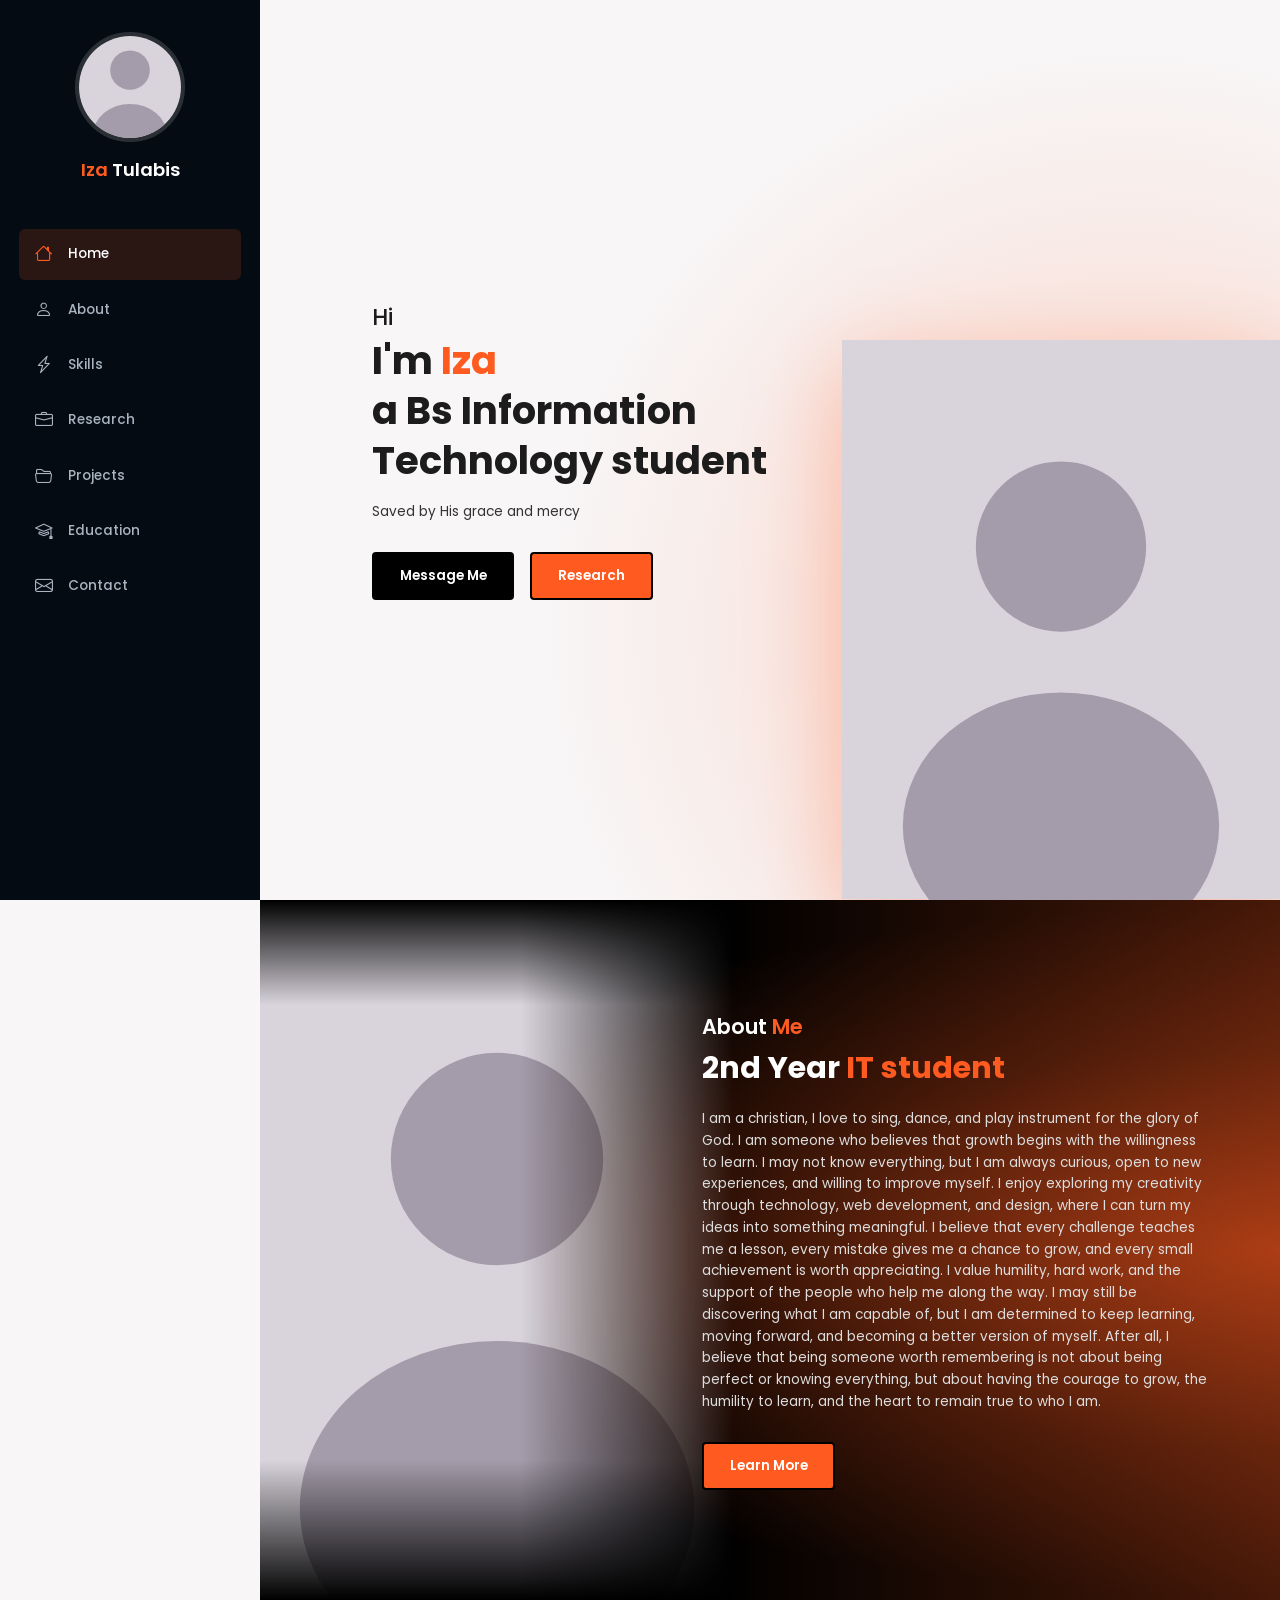
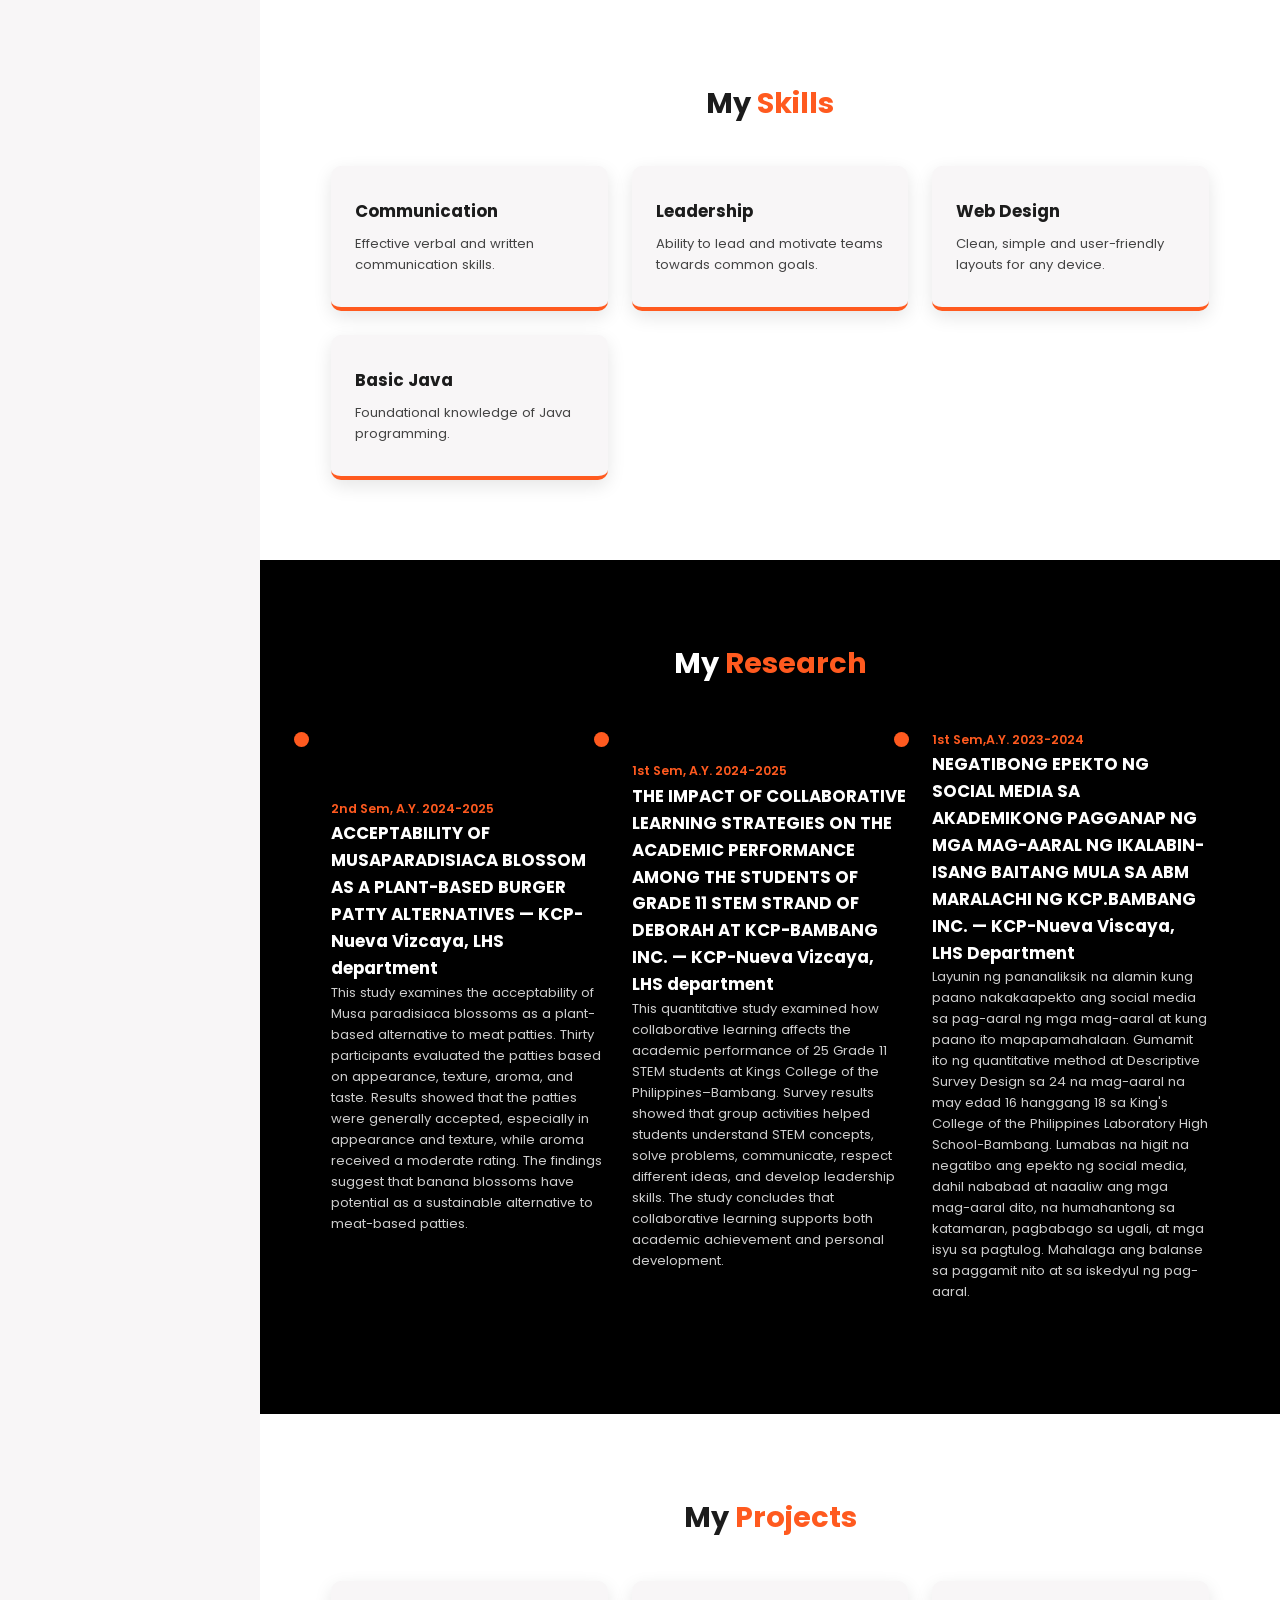
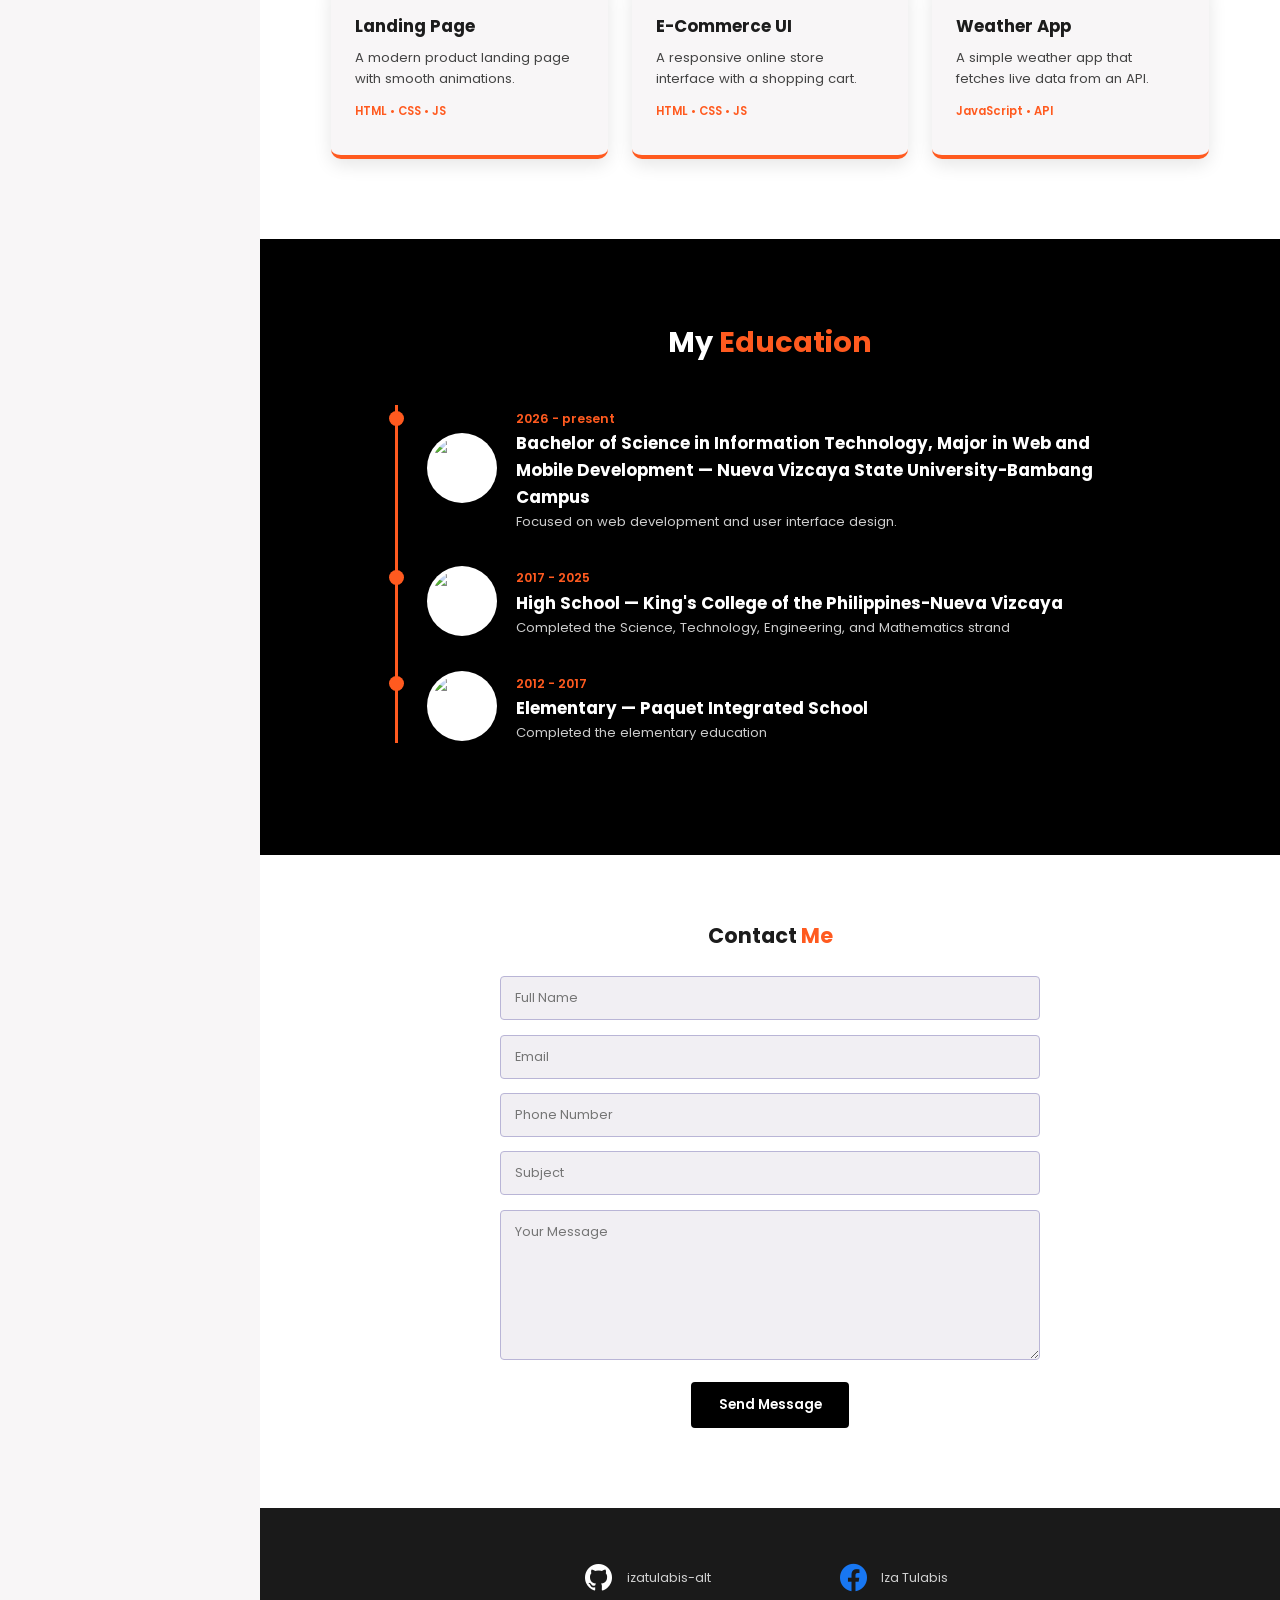
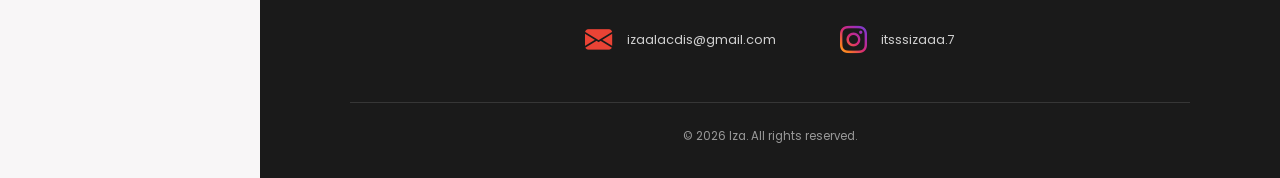
==== index.html @ dda02063 "Add files via upload" ====
<!DOCTYPE html>
<html lang="en">
<head>
  <meta charset="UTF-8" />
  <meta name="viewport" content="width=device-width, initial-scale=1.0" />
  <title>Personal Portfolio</title>
  <link rel="stylesheet" href="https://cdn.jsdelivr.net/npm/bootstrap-icons@1.11.3/font/bootstrap-icons.min.css" />
  <link rel="preconnect" href="https://fonts.googleapis.com" />
  <link rel="preconnect" href="https://fonts.gstatic.com" crossorigin />
  <link href="https://fonts.googleapis.com/css2?family=Poppins:wght@400;500;600;700&display=swap" rel="stylesheet" />
  <link rel="stylesheet" href="style.css" />
</head>
<body>

  <!-- NAVBAR -->
  <button class="menu-btn" id="menuBtn" aria-label="Toggle menu" aria-expanded="false">
  <span></span><span></span><span></span>
</button>

<aside class="sidebar" id="navbar">
  <div class="sidebar-profile">
    <img id="sidebarImg" alt="Profile photo" />
    <h2 id="logo"></h2>
  </div>
  <ul class="nav-links" id="navLinks"></ul>
</aside>

  <main>
    <!-- HERO -->
    <section class="hero" id="home">
      <div class="hero-text">
        <h3 id="heroGreeting"></h3>
        <h1 id="heroTitle"></h1>
        <p id="heroText"></p>
        <div class="btn-group" id="heroButtons"></div>
      </div>
      <div class="hero-img">
        <img id="heroImg" alt="Profile photo" />
      </div>
    </section>

    <!-- ABOUT -->
    <section class="about" id="about">
      <div class="about-img">
        <img id="aboutImg" alt="About me photo" />
      </div>
      <div class="about-text">
        <h2 id="aboutTitle"></h2>
        <h3 id="aboutSubtitle"></h3>
        <p id="aboutText"></p>
        <a href="#contact" class="btn btn-orange" id="aboutBtn"></a>
      </div>
    </section>

    <!-- SKILLS -->
    <section class="section light" id="skills">
      <h2 class="section-title">My <span class="accent">Skills</span></h2>
      <div class="cards" id="skillsList"></div>
    </section>

    <!-- RESEARCH -->
    <section class="section dark" id="research">
      <h2 class="section-title">My <span class="accent">Research</span></h2>
      <div class="cards" id="researchList"></div>
    </section>

    <!-- PROJECTS -->
    <section class="section light" id="projects">
      <h2 class="section-title">My <span class="accent">Projects</span></h2>
      <div class="cards" id="projectsList"></div>
    </section>

    <!-- EDUCATION -->
    <section class="section dark" id="education">
      <h2 class="section-title">My <span class="accent">Education</span></h2>
      <div class="timeline" id="educationList"></div>
    </section>

    <!-- CONTACT -->
    <section class="contact" id="contact">
      <h2 class="section-title">Contact <span class="accent">Me</span></h2>
      <form class="contact-form" id="contactForm" novalidate>
        <div id="formFields"></div>
        <button type="submit" class="btn btn-black" id="formBtn"></button>
        <p class="form-msg" id="formMsg" role="status"></p>
      </form>
    </section>
  </main>

  <!-- FOOTER -->
  <footer class="footer">
  <div class="footer-grid" id="footerSocials"></div>
  <hr class="footer-line" />
  <p class="copyright" id="copyright"></p>
</footer>

  <script src="script.js"></script>
</body>
</html>
---- style.css ----
/* ===== RESET & VARIABLES ===== */
*,
*::before,
*::after {
  margin: 0;
  padding: 0;
  box-sizing: border-box;
}

:root {
  --orange: #ff5a1f;
  --orange-dark: #e64a12;
  --dark: #2b2b2b;
  --black: #000;
  --light: #f8f6f7;
  --white: #fff;
  --text: #1c1c1c;
  --field-border: #b9b5d6;
  --header-h: 70px;
}

html {
  scroll-behavior: smooth;
  scroll-padding-top: var(--header-h);
}

body {
  font-family: "Poppins", sans-serif;
  background: var(--light);
  color: var(--text);
  line-height: 1.6;
  overflow-x: hidden;
}

img {
  max-width: 100%;
  display: block;
}

ul {
  list-style: none;
}

a {
  text-decoration: none;
  color: inherit;
}

.accent {
  color: var(--orange);
}

/* ===== BUTTONS ===== */
.btn {
  display: inline-block;
  padding: 0.7rem 1.6rem;
  font-family: inherit;
  font-size: 0.85rem;
  font-weight: 600;
  border-radius: 4px;
  border: 2px solid transparent;
  cursor: pointer;
  transition: 0.3s ease;
}

.btn-black {
  background: var(--black);
  color: var(--white);
  border-color: var(--black);
}

.btn-black:hover {
  background: var(--white);
  color: var(--black);
}

.btn-orange {
  background: var(--orange);
  color: var(--white);
  border-color: var(--black);
}

.btn-orange:hover {
  background: var(--orange-dark);
  transform: translateY(-2px);
}

.btn-white {
  background: var(--white);
  color: var(--black);
}

.btn-white:hover {
  background: var(--orange);
  color: var(--white);
}

.btn-group {
  display: flex;
  gap: 1rem;
  flex-wrap: wrap;
}

/* ===== HEADER ===== */
.header {
  position: sticky;
  top: 0;
  z-index: 100;
  height: var(--header-h);
  display: flex;
  align-items: center;
  justify-content: space-between;
  padding: 0 7%;
  background: var(--dark);
  color: var(--white);
}

.logo {
  font-size: 1.4rem;
  font-weight: 700;
  color: var(--white);
}

.navbar {
  display: flex;
  align-items: center;
  flex: 1;
  justify-content: space-between;
  margin-left: 3rem;
}

.nav-links {
  display: flex;
  gap: 2rem;
  margin: 0 auto;
}

.nav-links a {
  position: relative;
  font-size: 0.85rem;
  font-weight: 600;
  padding-bottom: 2px;
  transition: color 0.3s;
}

.nav-links a::after {
  content: "";
  position: absolute;
  left: 0;
  bottom: -2px;
  width: 0;
  height: 2px;
  background: var(--orange);
  transition: width 0.3s;
}

.nav-links a:hover,
.nav-links a.active {
  color: var(--orange);
}

.nav-links a:hover::after,
.nav-links a.active::after {
  width: 100%;
}

.menu-btn {
  display: none;
  flex-direction: column;
  gap: 5px;
  background: none;
  border: none;
  cursor: pointer;
  padding: 6px;
}

.menu-btn span {
  width: 26px;
  height: 3px;
  background: var(--white);
  border-radius: 2px;
  transition: 0.3s;
}

.menu-btn.open span:nth-child(1) {
  transform: translateY(8px) rotate(45deg);
}

.menu-btn.open span:nth-child(2) {
  opacity: 0;
}

.menu-btn.open span:nth-child(3) {
  transform: translateY(-8px) rotate(-45deg);
}

/* ===== HERO ===== */
.hero {
  display: flex;
  align-items: center;
  justify-content: space-between;
  gap: 3rem;
  min-height: calc(100vh - var(--header-h));
  padding: 4rem 7%;
  background: var(--light);
}

.hero-text {
  flex: 1;
  max-width: 560px;
}

.hero-text h3 {
  font-size: 1.4rem;
  font-weight: 500;
}

.hero-text h1 {
  font-size: 2.4rem;
  font-weight: 700;
  line-height: 1.3;
  margin-bottom: 1rem;
}

.hero-text h1 .accent {
  display: inline;
}

.hero-text p {
  font-size: 0.85rem;
  color: #333;
  margin-bottom: 1.8rem;
  max-width: 520px;
}

.hero-img {
  flex: 1;
  display: flex;
  justify-content: center;
}

.hero-img img {
  width: 360px;
  height: 460px;
  object-fit: cover;
  border-radius: 50%;
  box-shadow: 0 15px 40px rgba(0, 0, 0, 0.25);
}

/* ===== ABOUT ===== */
.about {
  display: flex;
  align-items: center;
  justify-content: center;
  gap: 4rem;
  padding: 5rem 7%;
  background: var(--black);
  color: var(--white);
}

.about-img img {
  width: 300px;
  height: 380px;
  object-fit: cover;
  border-radius: 50%;
  border: 4px solid var(--orange);
  box-shadow: 0 0 30px rgba(255, 90, 31, 0.6);
}

.about-text {
  max-width: 520px;
}

.about-text h2 {
  font-size: 1.3rem;
  font-weight: 600;
}

.about-text h3 {
  font-size: 1.9rem;
  font-weight: 700;
  margin-bottom: 1rem;
}

.about-text p {
  font-size: 0.85rem;
  color: #ddd;
  margin-bottom: 1.8rem;
}

/* ===== GENERIC SECTIONS ===== */
.section {
  padding: 5rem 7%;
}

.section.light {
  background: var(--white);
}

.section.dark {
  background: var(--black);
  color: var(--white);
}

.section-title {
  text-align: center;
  font-size: 1.8rem;
  font-weight: 700;
  margin-bottom: 2.5rem;
}

.cards {
  display: grid;
  grid-template-columns: repeat(auto-fit, minmax(240px, 1fr));
  gap: 1.5rem;
  max-width: 1100px;
  margin: 0 auto;
}

.card {
  background: var(--light);
  padding: 2rem 1.5rem;
  border-radius: 10px;
  border-bottom: 4px solid var(--orange);
  box-shadow: 0 6px 18px rgba(0, 0, 0, 0.1);
  transition: transform 0.3s, box-shadow 0.3s;
}

.card:hover {
  transform: translateY(-6px);
  box-shadow: 0 12px 28px rgba(255, 90, 31, 0.3);
}

.card h4 {
  font-size: 1.05rem;
  margin-bottom: 0.5rem;
}

.card p {
  font-size: 0.82rem;
  color: #444;
}

.card .tag {
  display: inline-block;
  margin-top: 0.8rem;
  font-size: 0.72rem;
  font-weight: 600;
  color: var(--orange);
}

.timeline {
  max-width: 750px;
  margin: 0 auto;
  border-left: 3px solid var(--orange);
  padding-left: 1.8rem;
}

.timeline-item {
  position: relative;
  margin-bottom: 2rem;
}

.timeline-item::before {
  content: "";
  position: absolute;
  left: calc(-1.8rem - 9px);
  top: 6px;
  width: 15px;
  height: 15px;
  background: var(--orange);
  border-radius: 50%;
}

.timeline-item span {
  font-size: 0.78rem;
  color: var(--orange);
  font-weight: 600;
}

.timeline-item h4 {
  font-size: 1.05rem;
}

.timeline-item p {
  font-size: 0.82rem;
  color: #ccc;
}

/* ===== CONTACT ===== */
.contact {
  padding: 4rem 7%;
  background: var(--white);
}

.contact .section-title {
  font-size: 1.3rem;
  margin-bottom: 1.5rem;
}

.contact-form {
  max-width: 540px;
  margin: 0 auto;
  text-align: center;
}

.field {
  margin-bottom: 0.9rem;
  text-align: left;
}

.field input,
.field textarea {
  width: 100%;
  padding: 0.75rem 0.9rem;
  font-family: inherit;
  font-size: 0.8rem;
  background: #f1eff3;
  border: 1.5px solid var(--field-border);
  border-radius: 4px;
  outline: none;
  transition: border-color 0.3s, box-shadow 0.3s;
}

.field textarea {
  height: 150px;
  resize: vertical;
}

.field input:focus,
.field textarea:focus {
  border-color: var(--orange);
  box-shadow: 0 0 0 3px rgba(255, 90, 31, 0.2);
}

.field.error input,
.field.error textarea {
  border-color: #d93025;
}

.field small {
  display: none;
  color: #d93025;
  font-size: 0.72rem;
  margin-top: 2px;
}

.field.error small {
  display: block;
}

.form-msg {
  margin-top: 1rem;
  font-size: 0.85rem;
  font-weight: 600;
  color: #1a8f3c;
}

/* ===== FOOTER (final) ===== */
.footer {
  background: #1a1a1a;
  color: #fff;
  text-align: center;
  padding: 3rem 7% 2rem;
}

.footer-grid {
  display: grid;
  grid-template-rows: repeat(2, auto);
  grid-auto-flow: column;
  grid-auto-columns: max-content;
  justify-content: center;
  gap: 1.2rem 4rem;
  text-align: left;
}

.footer-social {
  display: flex;
  align-items: center;
  gap: 0.9rem;
  background: none;
  font-size: 0.8rem;
  color: #cfcfcf;
  transition: color 0.3s;
}

.footer-social i {
  font-size: 1.7rem;
  flex-shrink: 0;
}

.footer-social.fi-facebook i { color: #1877f2; }
.footer-social.fi-github i   { color: #fff; }
.footer-social.fi-twitter i  { color: #fff; }
.footer-social.fi-email i    { color: #ea4335; }

.footer-social.fi-instagram i {
  background: linear-gradient(45deg, #feda75, #fa7e1e, #d62976, #962fbf, #4f5bd5);
  -webkit-background-clip: text;
  background-clip: text;
  color: transparent;
}

.footer-social:hover {
  color: #fff;
}

.footer-social:hover .footer-text {
  text-decoration: underline;
}

.footer-line {
  max-width: 900px;
  margin: 2.5rem auto 1.5rem;
  border: 0;
  border-top: 1px solid rgba(255, 255, 255, 0.12);
}

.footer .copyright {
  font-size: 0.72rem;
  color: #999;
}

@media (max-width: 640px) {
  .footer-grid {
    grid-template-rows: none;
    grid-auto-flow: row;
    grid-auto-columns: auto;
    justify-content: start;
    gap: 1rem;
    max-width: 320px;
    margin: 0 auto;
  }
}

/* ===== RESPONSIVE ===== */
@media (max-width: 992px) {
  .hero-text h1 {
    font-size: 2rem;
  }

  .hero-img img {
    width: 300px;
    height: 390px;
  }

  .about {
    gap: 2rem;
  }

  .about-img img {
    width: 250px;
    height: 320px;
  }
}

@media (max-width: 860px) {
  .menu-btn {
    display: flex;
  }

  .navbar {
    position: absolute;
    top: var(--header-h);
    left: 0;
    width: 100%;
    flex-direction: column;
    align-items: flex-start;
    gap: 1.2rem;
    margin: 0;
    padding: 1.5rem 7%;
    background: var(--dark);
    border-top: 1px solid #444;
    transform: translateY(-120%);
    opacity: 0;
    visibility: hidden;
    transition: 0.35s ease;
    z-index: -1;
  }

  .navbar.open {
    transform: translateY(0);
    opacity: 1;
    visibility: visible;
  }

  .nav-links {
    flex-direction: column;
    gap: 1rem;
    margin: 0;
  }

  .hero {
    flex-direction: column-reverse;
    text-align: center;
    min-height: auto;
    padding: 3rem 7%;
  }

  .hero-text p {
    margin-left: auto;
    margin-right: auto;
  }

  .btn-group {
    justify-content: center;
  }

  .about {
    flex-direction: column;
    text-align: center;
    padding: 3.5rem 7%;
  }
}

@media (max-width: 480px) {
  .hero-text h3 {
    font-size: 1.1rem;
  }

  .hero-text h1 {
    font-size: 1.6rem;
  }

  .hero-img img {
    width: 240px;
    height: 310px;
  }

  .about-img img {
    width: 210px;
    height: 270px;
  }

  .about-text h3 {
    font-size: 1.5rem;
  }

  .section,
  .contact {
    padding: 3rem 6%;
  }
}

.timeline-item {
  display: flex;
  align-items: center;
  gap: 1.2rem;
}

.timeline-logo {
  width: 70px;
  height: 70px;
  flex-shrink: 0;
  object-fit: contain;
  background: #fff;
  border-radius: 50%;
  padding: 4px;
}

@media (max-width: 480px) {
  .timeline-item {
    flex-direction: column;
    align-items: flex-start;
  }
}

/* ===== ABOUT: photo left, blended into black + orange gradient right ===== */
.about {
  position: relative;
  overflow: hidden;
  justify-content: flex-start;
  gap: 0;
  min-height: 700px;
  padding: 0 7% 0 0;
  background:
    radial-gradient(ellipse at 100% 50%, rgba(255, 90, 31, 0.55) 0%, rgba(255, 90, 31, 0.18) 40%, transparent 70%),
    linear-gradient(to left, rgba(255, 90, 31, 0.28), transparent 55%),
    #000;
}

.about-img {
  flex: 0 0 50%;
  line-height: 0;
}

.about-img::before {
  display: none;
}

.about-img img {
  width: 100%;
  height: 700px;
  object-fit: cover;
  object-position: top center;
  border: none;
  border-radius: 0;
  box-shadow: none;
  -webkit-mask-image:
    linear-gradient(to right, #000 55%, transparent 100%),
    linear-gradient(to bottom, transparent 0%, #000 15%, #000 80%, transparent 100%);
  -webkit-mask-composite: source-in;
  mask-image:
    linear-gradient(to right, #000 55%, transparent 100%),
    linear-gradient(to bottom, transparent 0%, #000 15%, #000 80%, transparent 100%);
  mask-composite: intersect;
}

.about-text {
  position: relative;
  z-index: 1;
  flex: 1;
  max-width: 520px;
  margin-left: -2rem;
}

@media (max-width: 860px) {
  .about {
    flex-direction: column;
    text-align: center;
    min-height: 0;
    padding: 0 7% 3.5rem;
    background:
      radial-gradient(ellipse at 50% 100%, rgba(255, 90, 31, 0.55) 0%, transparent 70%),
      #000;
  }

  .about-img {
    flex: 0 0 auto;
    width: 100%;
  }

  .about-img img {
    height: 420px;
    -webkit-mask-image: linear-gradient(to bottom, #000 60%, transparent 100%);
    -webkit-mask-composite: source-over;
    mask-image: linear-gradient(to bottom, #000 60%, transparent 100%);
    mask-composite: add;
  }

  .about-text {
    margin-left: 0;
    margin-top: -2.5rem;
    max-width: 100%;
  }
}

/* ===== HERO: text left, person right, vertical socials ===== */
.hero {
  position: relative;
  overflow: hidden;
  align-items: flex-end;
  gap: 2rem;
  padding: 0 0 0 11%;
  min-height: calc(100vh - var(--header-h));
  background:
    radial-gradient(circle at 78% 65%, rgba(255, 90, 31, 0.18), transparent 55%),
    var(--light);
}

.hero-text {
  align-self: center;
  padding: 3rem 0;
}

.hero-socials {
  position: absolute;
  left: 4%;
  top: 50%;
  transform: translateY(-50%);
  display: flex;
  flex-direction: column;
  gap: 0.9rem;
}

.hero-socials a {
  width: 34px;
  height: 34px;
  display: grid;
  place-items: center;
  font-size: 0.7rem;
  font-weight: 700;
  color: var(--orange);
  border: 2px solid var(--orange);
  border-radius: 50%;
  transition: 0.3s;
}

.hero-socials a:hover {
  background: var(--orange);
  color: #fff;
}

.hero-img {
  margin-left: auto;
  align-self: flex-end;
  display: flex;
  justify-content: flex-end;
  line-height: 0;
}

.hero-img img {
  display: block;
  width: auto;
  height: calc(100vh - var(--header-h) - 40px);
  object-fit: contain;
  object-position: bottom right;
  border-radius: 0;
  box-shadow: none;
}

@media (max-width: 860px) {
  .hero {
    flex-direction: column;
    align-items: center;
    text-align: center;
    min-height: 0;
    padding: 2.5rem 7% 0;
    gap: 1.5rem;
  }

  .hero-text { align-self: auto; padding: 0; order: 1; }
  .hero-text p { margin-left: auto; margin-right: auto; }
  .btn-group { justify-content: center; }

  .hero-socials {
    position: static;
    transform: none;
    flex-direction: row;
    order: 2;
  }

  .hero-img { order: 3; justify-content: center; }
  .hero-img img { width: min(340px, 90vw); height: 700px; }
}



@media (max-width: 860px) {
  .hero {
    padding: 2.5rem 7% 0;
    min-height: 0;
  }

  .hero-img {
    margin-left: 0;
  }

  .hero-img img {
    width: min(340px, 90vw);
    height: auto;
    max-width: 100%;
  }
}

.hero-img img {
  filter: drop-shadow(0 25px 45px rgba(255, 90, 31, 0.35));
}

.hero {
  background:
    radial-gradient(circle at 85% 70%, rgba(255, 90, 31, 0.22), transparent 55%),
    var(--light);
}

/* ===== SIDEBAR MENU ===== */
:root {
  --header-h: 0px;
  --sidebar-w: 260px;
}

html {
  scroll-padding-top: 0;
}

main,
.footer {
  margin-left: var(--sidebar-w);
}

.sidebar {
  position: fixed;
  top: 0;
  left: 0;
  z-index: 200;
  width: var(--sidebar-w);
  height: 100vh;
  overflow-y: auto;
  display: flex;
  flex-direction: column;
  align-items: center;
  padding: 2rem 1.2rem;
  background: #050b12;
  color: #fff;
  transition: transform 0.35s ease;
}

.sidebar-profile {
  text-align: center;
  margin-bottom: 2rem;
}

.sidebar-profile img {
  width: 110px;
  height: 110px;
  margin: 0 auto 0.8rem;
  border-radius: 50%;
  object-fit: cover;
  border: 4px solid rgba(255, 255, 255, 0.15);
}

.sidebar-profile h2 {
  font-size: 1.15rem;
  font-weight: 600;
  margin-bottom: 0.8rem;
}

.sidebar-socials {
  display: flex;
  justify-content: center;
  gap: 0.5rem;
}

.sidebar-socials a {
  width: 32px;
  height: 32px;
  display: grid;
  place-items: center;
  border-radius: 50%;
  background: #1c2530;
  font-size: 0.7rem;
  font-weight: 600;
  color: #fff;
  transition: 0.3s;
}

.sidebar-socials a:hover {
  background: var(--orange);
}

.sidebar .nav-links {
  width: 100%;
  flex-direction: column;
  gap: 0.3rem;
  margin: 0;
}

.sidebar .nav-links a {
  display: flex;
  align-items: center;
  gap: 0.9rem;
  padding: 0.7rem 1rem;
  border-radius: 6px;
  font-size: 0.85rem;
  font-weight: 500;
  color: #a9b4c0;
}

.sidebar .nav-links a i {
  font-size: 1.1rem;
}

.sidebar .nav-links a::after {
  display: none;
}

.sidebar .nav-links a:hover,
.sidebar .nav-links a.active {
  color: #fff;
  background: rgba(255, 90, 31, 0.15);
}

.sidebar .nav-links a:hover i,
.sidebar .nav-links a.active i {
  color: var(--orange);
}

.menu-btn {
  position: fixed;
  top: 14px;
  left: 14px;
  z-index: 300;
  padding: 10px;
  border-radius: 8px;
  background: #050b12;
}

@media (max-width: 860px) {
  main,
  .footer {
    margin-left: 0;
  }

  .sidebar {
    transform: translateX(-100%);
  }

  .sidebar.open {
    transform: translateX(0);
  }
}

.sidebar-socials {
  display: none;
}
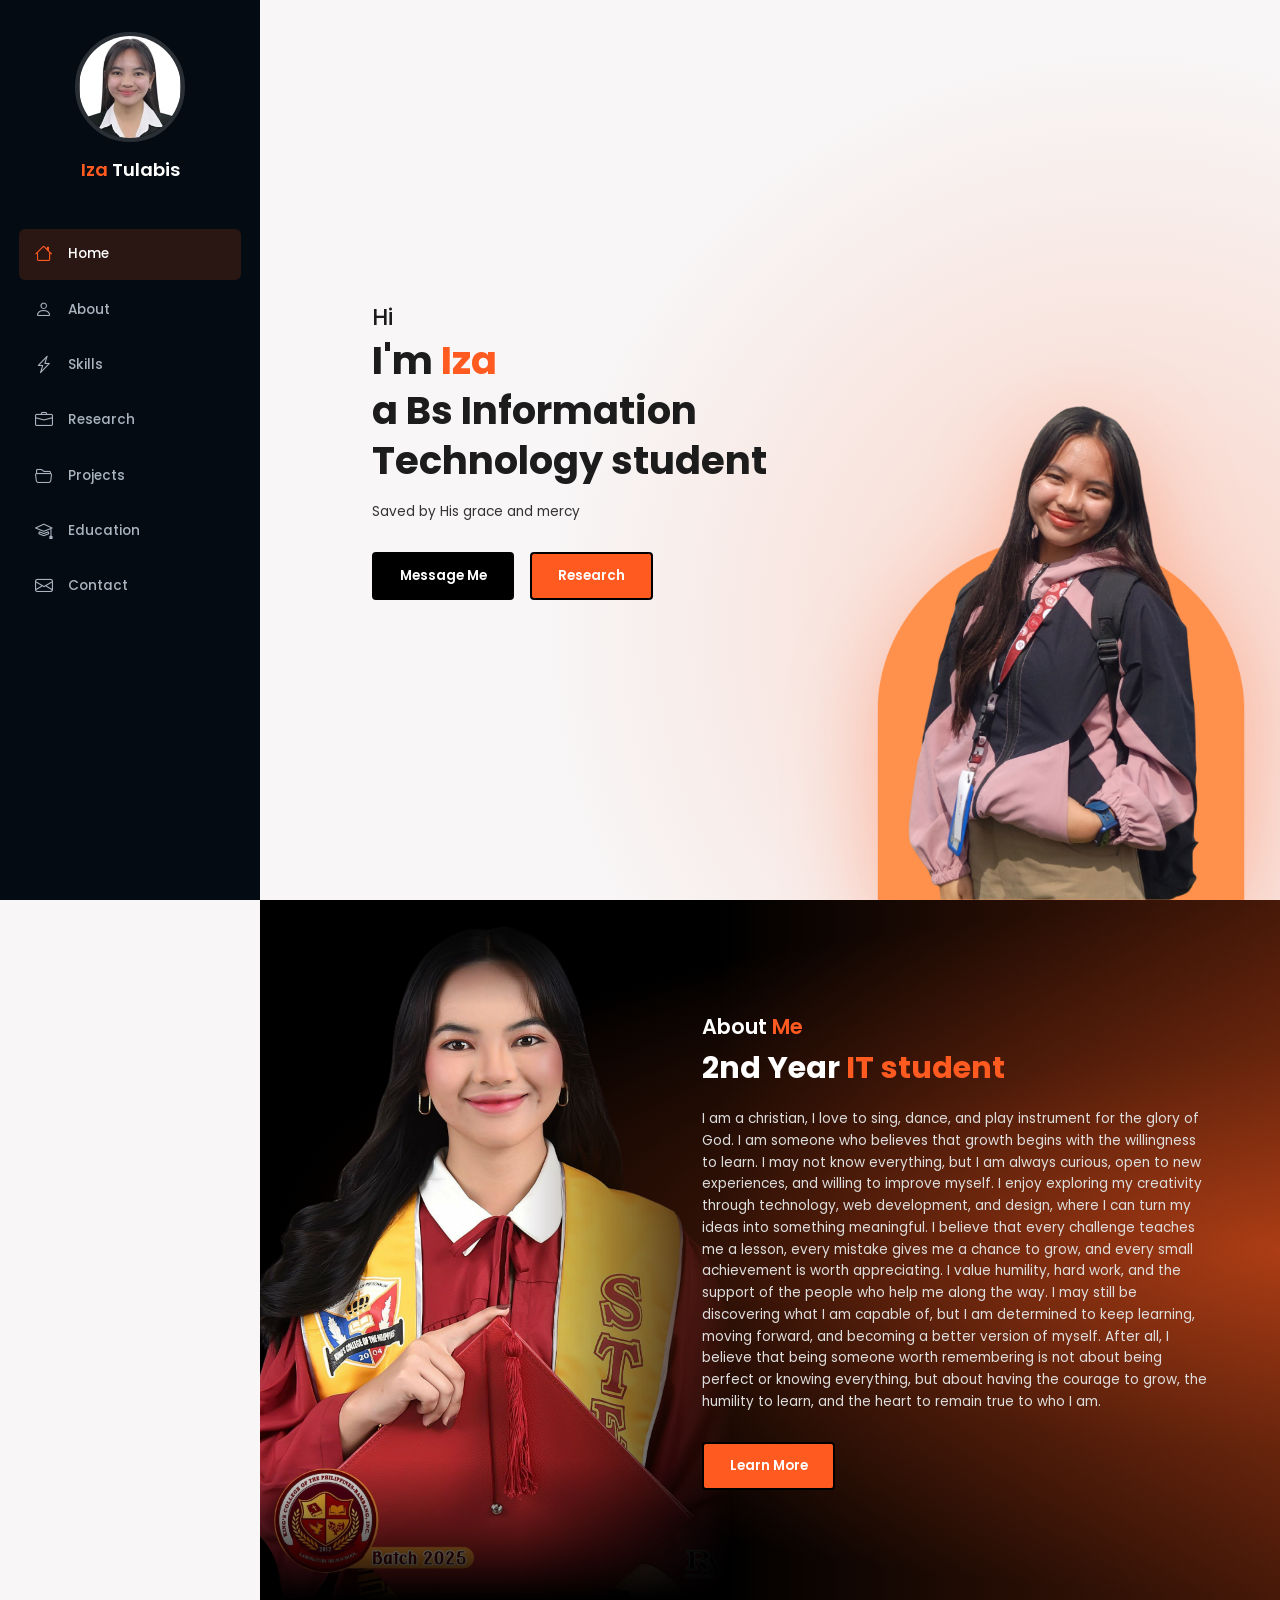
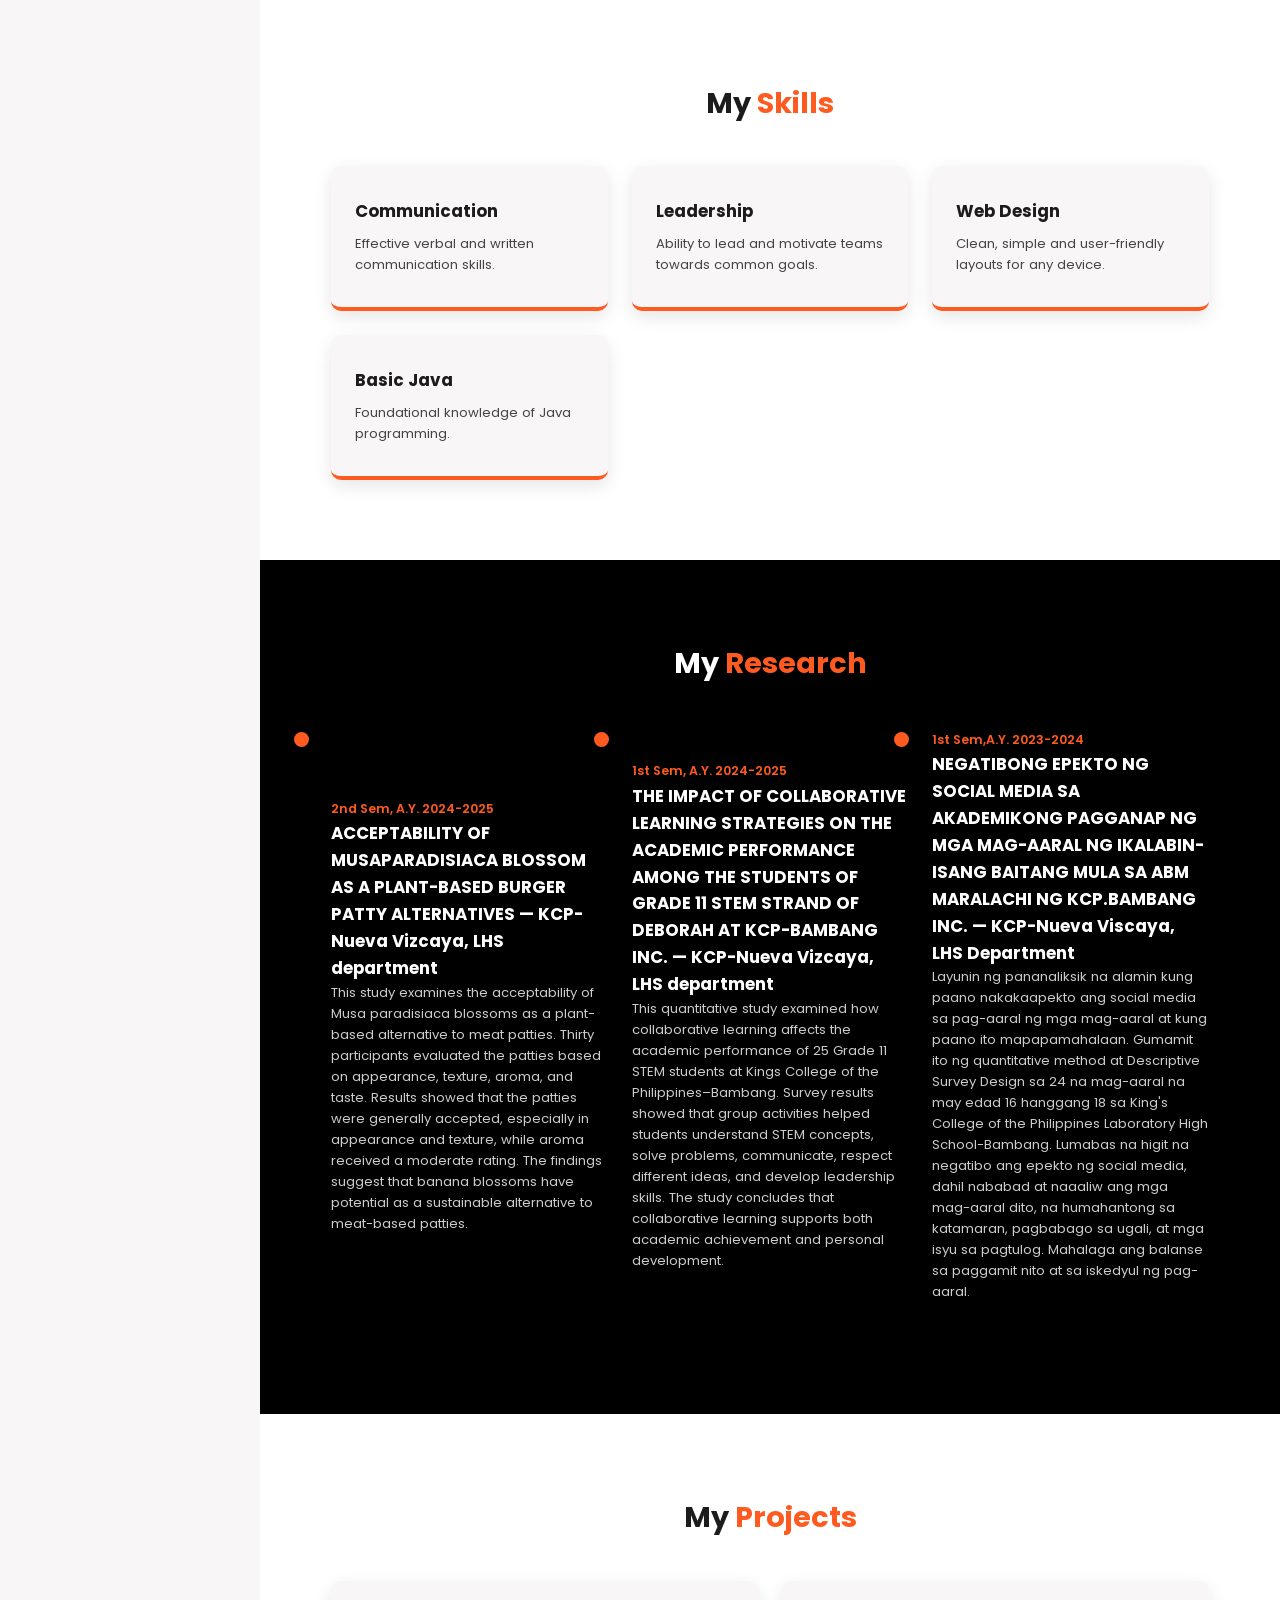
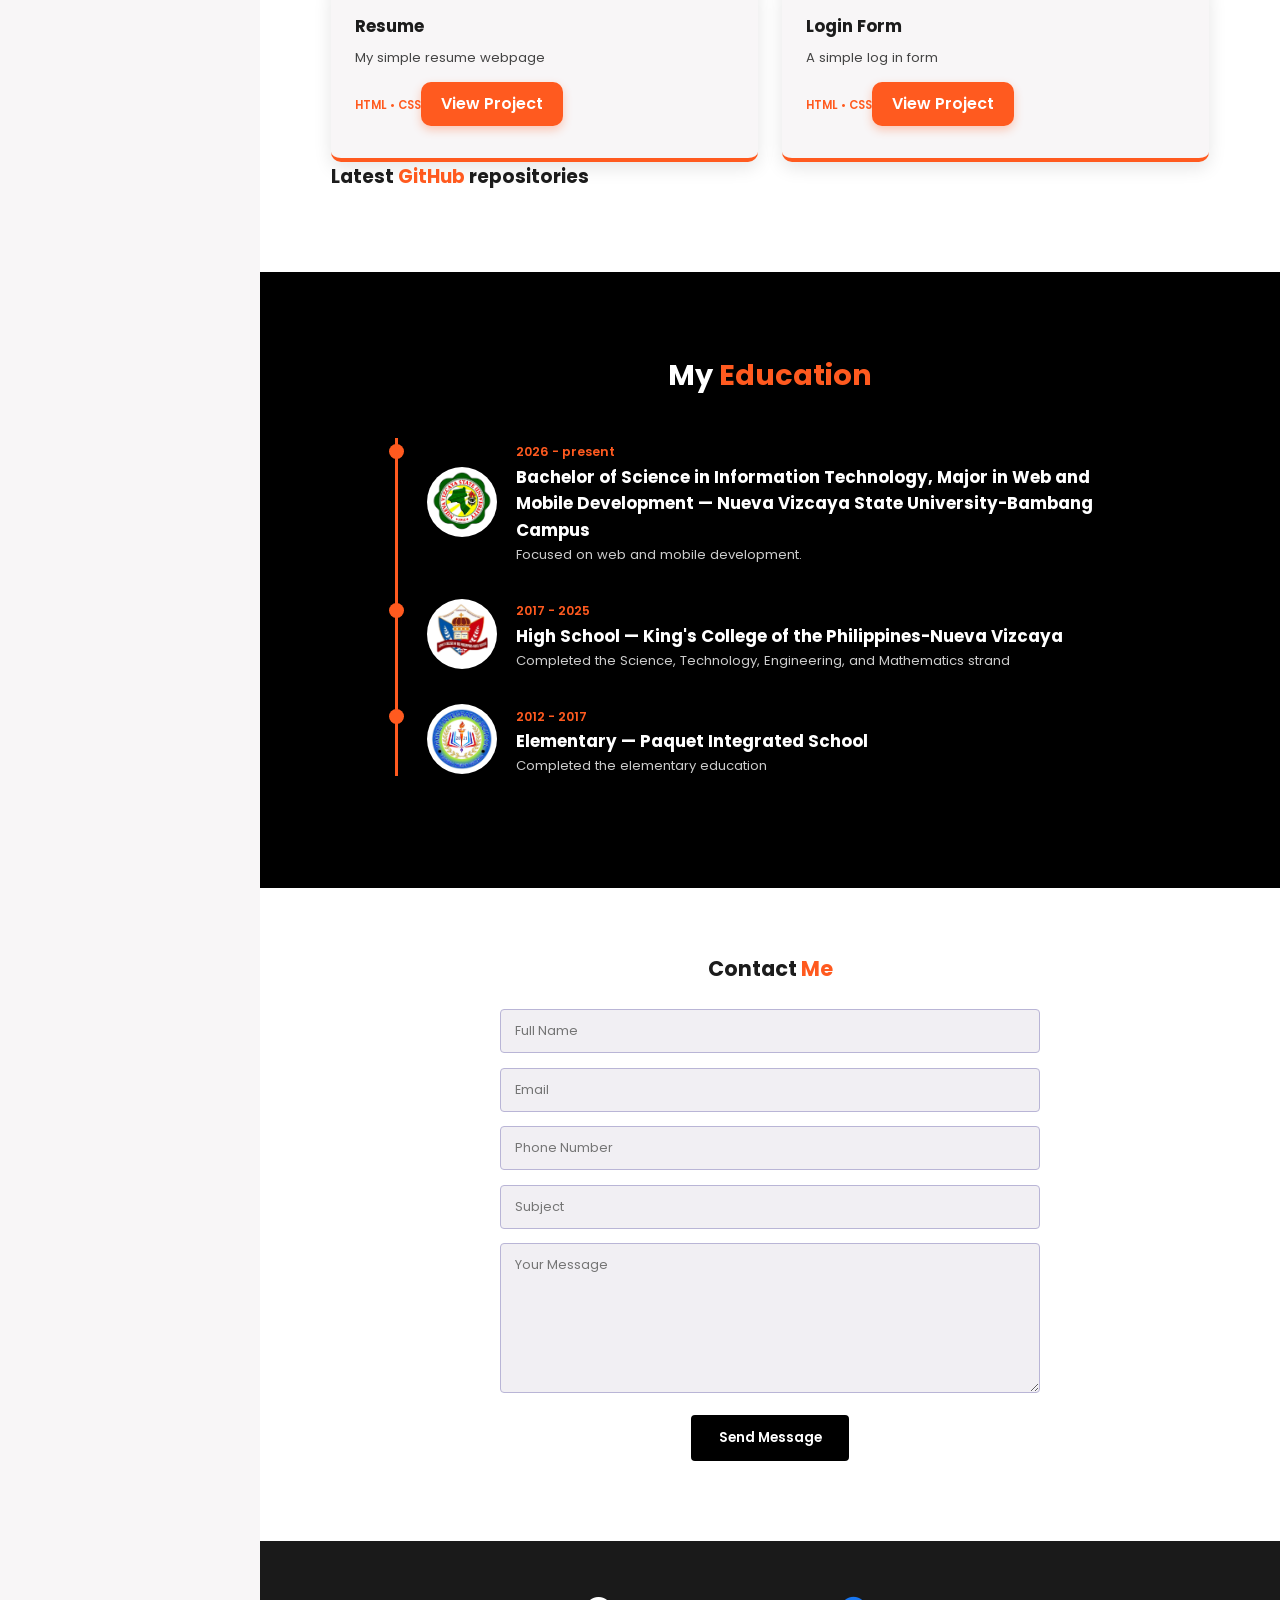
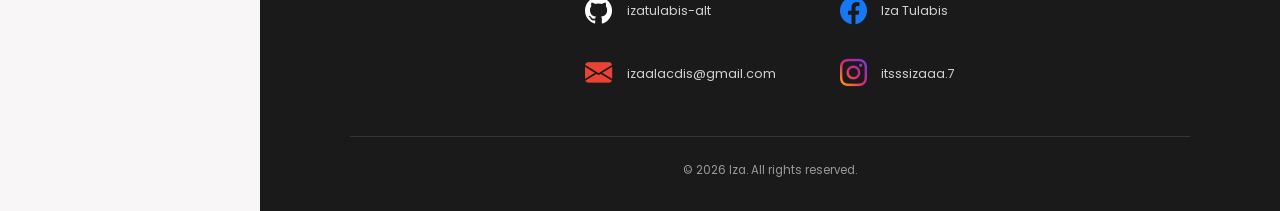
==== commit eb00f446: "Update index.html" ====
--- a/index.html
+++ b/index.html
@@ -68,6 +68,10 @@
     <section class="section light" id="projects">
       <h2 class="section-title">My <span class="accent">Projects</span></h2>
       <div class="cards" id="projectsList"></div>
+
+      <!-- LATEST GITHUB REPOSITORIES -->
+      <h3 class="sub-title">Latest <span class="accent">GitHub</span> repositories</h3>
+      <div class="repo-list" id="repoList"></div>
     </section>
 
     <!-- EDUCATION -->
@@ -97,4 +101,3 @@
   <script src="script.js"></script>
 </body>
 </html>
-
--- a/style.css
+++ b/style.css
@@ -1002,4 +1002,23 @@
 
 .sidebar-socials {
   display: none;
-}+}
+.view-btn {
+  display: inline-block;
+  margin-top: 14px;
+  padding: 9px 20px;
+  background: var(--orange);
+  color: var(--white);
+  text-decoration: none;
+  border-radius: 10px;
+  font-family: inherit;
+  font-siza: 0.9rem;
+  font-weight: 600;
+  box-shadow: 0 4px 10px rgba(255, 90, 31,0.3);
+  transition: transform 0.3s, background 0.3s, background 0.3s;
+}
+.view-btn:hover {
+  background: var(--orange-dark);
+  transform: translateY(-3px);
+  box-shadow: 0 6px 14px rgba(255, 90, 31,0.4);
+}
